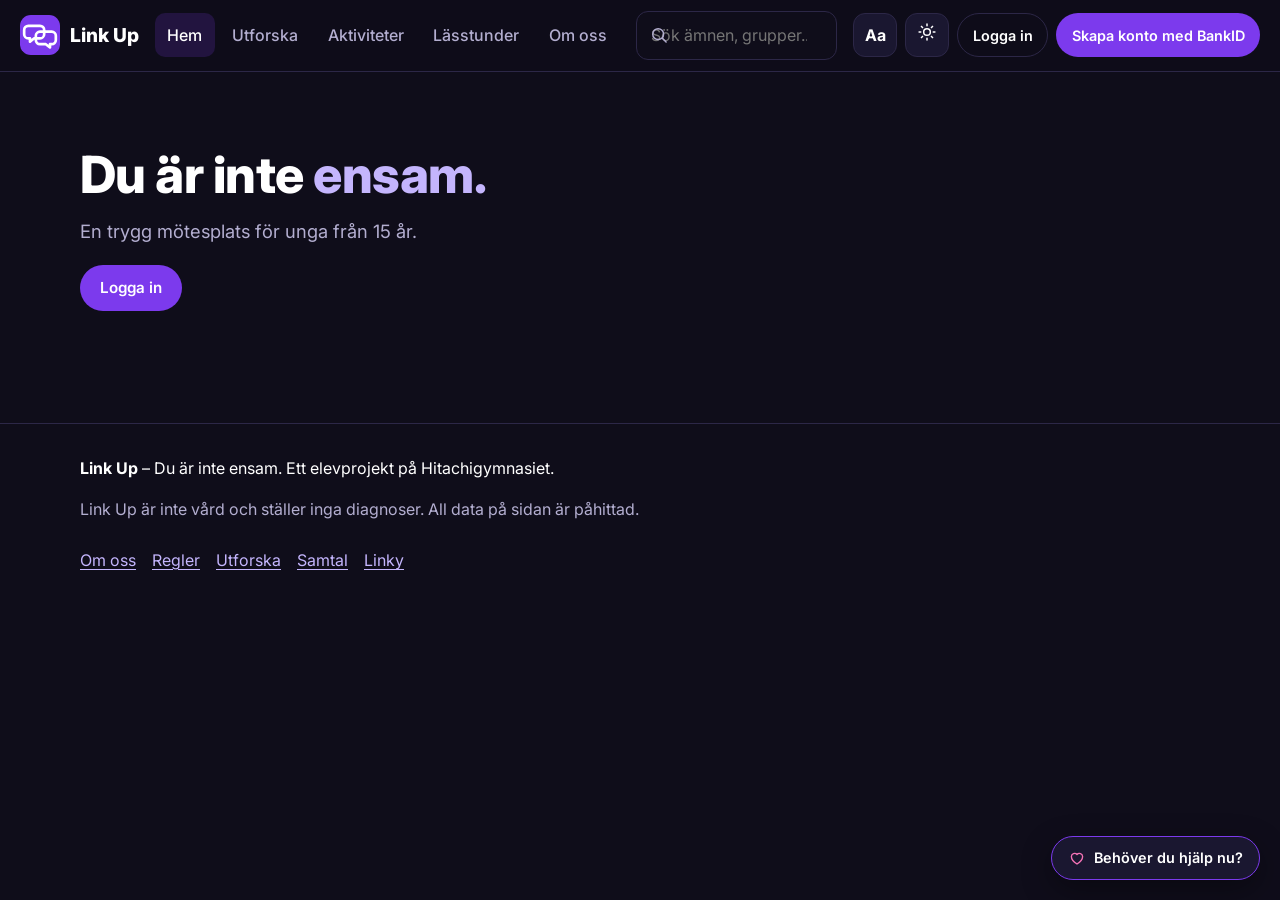
==== index.html @ cff2c2d3 "Grundstruktur, design, databas och fejkad BankID-inloggning Co-Authored-By: Claude Opus 5.5 <noreply" ====
<!DOCTYPE html>
<html lang="sv">
<head>
  <meta charset="UTF-8">
  <meta name="viewport" content="width=device-width, initial-scale=1">
  <title>Link Up – Du är inte ensam</title>
  <link rel="icon" href="img/favicon.svg" type="image/svg+xml">
  <link rel="preconnect" href="https://fonts.googleapis.com">
  <link rel="stylesheet" href="https://fonts.googleapis.com/css2?family=Inter:wght@400;500;600;700;800&display=swap">
  <link rel="stylesheet" href="css/style.css">
  <script src="js/data.js"></script>
  <script src="js/app.js"></script>
</head>
<body data-page="hem">
  <main id="main">
    <section class="hero">
      <div>
        <h1>Du är inte <span>ensam.</span></h1>
        <p class="lead">En trygg mötesplats för unga från 15 år.</p>
        <a class="btn btn-primary" href="logga-in.html">Logga in</a>
      </div>
    </section>
  </main>
</body>
</html>
---- css/style.css ----
/* =========================================================
   Link Up – stilmall
   Mörkt tema som standard, ljust läge via data-theme="light"
   och större text via data-text="large" på <html>.
   ========================================================= */

/* ---------- Färger och mått ---------- */
:root {
  --bg: #0f0d1a;
  --card: #1a1730;
  --card-2: #221e3d;
  --border: #2c2747;
  --text: #ffffff;
  --muted: #b3aed0;
  --accent: #7c3aed;
  --accent-hover: #8b5cf6;
  --accent-soft: rgba(124, 58, 237, 0.18);
  --accent-text: #c4b5fd;
  --success: #34d399;
  --success-soft: rgba(52, 211, 153, 0.15);
  --warn: #fbbf24;
  --warn-soft: rgba(251, 191, 36, 0.14);
  --danger: #f87171;
  --danger-soft: rgba(248, 113, 113, 0.14);
  --focus: #fde047;
  --radius: 18px;
  --radius-sm: 12px;
  --shadow: 0 10px 30px rgba(0, 0, 0, 0.35);
  --max: 1160px;
  color-scheme: dark;
}
:root[data-theme="light"] {
  --bg: #f6f4fb;
  --card: #ffffff;
  --card-2: #f0ecfa;
  --border: #ddd6ee;
  --text: #1a1630;
  --muted: #5b5576;
  --accent: #6d28d9;
  --accent-hover: #5b21b6;
  --accent-soft: rgba(124, 58, 237, 0.12);
  --accent-text: #5b21b6;
  --success: #047857;
  --success-soft: rgba(4, 120, 87, 0.1);
  --warn: #92400e;
  --warn-soft: rgba(217, 119, 6, 0.12);
  --danger: #b91c1c;
  --danger-soft: rgba(220, 38, 38, 0.1);
  --focus: #1d4ed8;
  --shadow: 0 10px 30px rgba(60, 40, 120, 0.1);
  color-scheme: light;
}

/* Större text */
html { font-size: 100%; }
html[data-text="large"] { font-size: 118.75%; }

/* ---------- Grund ---------- */
*, *::before, *::after { box-sizing: border-box; }
body {
  margin: 0;
  font-family: 'Inter', system-ui, -apple-system, 'Segoe UI', Roboto, sans-serif;
  background: var(--bg);
  color: var(--text);
  line-height: 1.6;
  -webkit-font-smoothing: antialiased;
}
h1, h2, h3, h4 { line-height: 1.2; margin: 0 0 .5em; letter-spacing: -0.01em; }
h1 { font-size: clamp(2rem, 5vw, 3.2rem); font-weight: 800; }
h2 { font-size: 1.5rem; font-weight: 700; }
h3 { font-size: 1.15rem; font-weight: 650; }
p { margin: 0 0 1em; }
a { color: var(--accent-text); text-underline-offset: 3px; }
a:hover { color: var(--text); }
img, svg { max-width: 100%; }
ul { padding-left: 1.2rem; }
.muted { color: var(--muted); }
.small { font-size: .875rem; }
.sr-only {
  position: absolute; width: 1px; height: 1px; padding: 0; margin: -1px;
  overflow: hidden; clip: rect(0 0 0 0); white-space: nowrap; border: 0;
}

/* Tydlig fokusmarkering för tangentbord */
:focus { outline: none; }
:focus-visible {
  outline: 3px solid var(--focus);
  outline-offset: 3px;
  border-radius: 8px;
}
.skip-link {
  position: absolute; left: 1rem; top: -100px; z-index: 100;
  background: var(--accent); color: #fff; padding: .75rem 1rem; border-radius: 10px;
}
.skip-link:focus { top: 1rem; }

.icon { width: 1.25em; height: 1.25em; flex: none; }

/* ---------- Layout ---------- */
main { max-width: var(--max); margin: 0 auto; padding: 2rem 1.25rem 4rem; }
.section { margin-top: 3rem; }
.section-head { display: flex; justify-content: space-between; align-items: end; gap: 1rem; flex-wrap: wrap; margin-bottom: 1rem; }
.section-head h2 { margin: 0; }
.page-head { margin-bottom: 2rem; }
.page-head p { color: var(--muted); max-width: 60ch; font-size: 1.05rem; }
.grid { display: grid; gap: 1.25rem; }
.grid-2 { grid-template-columns: repeat(auto-fit, minmax(300px, 1fr)); }
.grid-3 { grid-template-columns: repeat(auto-fit, minmax(260px, 1fr)); }
.grid-4 { grid-template-columns: repeat(auto-fit, minmax(200px, 1fr)); }
.split { display: grid; grid-template-columns: minmax(0, 2fr) minmax(280px, 1fr); gap: 1.5rem; align-items: start; }
.stack > * + * { margin-top: 1rem; }
.row { display: flex; gap: .75rem; align-items: center; flex-wrap: wrap; }
.row-between { justify-content: space-between; }

/* ---------- Sidhuvud ---------- */
.site-header {
  position: sticky; top: 0; z-index: 20;
  background: color-mix(in srgb, var(--bg) 88%, transparent);
  backdrop-filter: blur(10px);
  border-bottom: 1px solid var(--border);
}
.header-inner {
  max-width: 1320px; margin: 0 auto; padding: .7rem 1.25rem;
  display: flex; align-items: center; gap: 1rem;
}
.logo { display: flex; align-items: center; gap: .6rem; text-decoration: none; color: var(--text); font-weight: 800; font-size: 1.2rem; min-height: 44px; }
.logo-mark { width: 40px; height: 40px; }
.main-nav ul { display: flex; gap: .25rem; list-style: none; margin: 0; padding: 0; }
.main-nav a {
  display: flex; align-items: center; min-height: 44px; padding: 0 .8rem; border-radius: 10px;
  color: var(--muted); text-decoration: none; font-weight: 500;
}
.main-nav a:hover { color: var(--text); background: var(--card); }
.main-nav a[aria-current="page"] { color: var(--text); background: var(--accent-soft); }
.search-form { position: relative; flex: 1; max-width: 260px; margin-left: auto; }
.search-form input {
  width: 100%; min-height: 44px; padding: 0 1rem 0 2.5rem;
  background: var(--card); border: 1px solid var(--border); border-radius: 999px; color: var(--text); font: inherit;
}
.search-icon { position: absolute; left: .85rem; top: 50%; transform: translateY(-50%); color: var(--muted); pointer-events: none; }
.header-tools { display: flex; align-items: center; gap: .5rem; }
.account { display: flex; gap: .5rem; align-items: center; }
.aa { font-weight: 700; font-size: 1rem; }

/* ---------- Knappar ---------- */
.btn {
  display: inline-flex; align-items: center; justify-content: center; gap: .5rem;
  min-height: 44px; padding: .6rem 1.2rem; border-radius: 999px;
  border: 1px solid transparent; font: inherit; font-weight: 600; font-size: .95rem;
  text-decoration: none; cursor: pointer; transition: background .15s, border-color .15s, transform .1s;
  white-space: nowrap;
}
.btn:active { transform: translateY(1px); }
.btn-primary { background: var(--accent); color: #fff; }
.btn-primary:hover { background: var(--accent-hover); color: #fff; }
.btn-secondary { background: var(--card-2); color: var(--text); border-color: var(--border); }
.btn-secondary:hover { border-color: var(--accent); color: var(--text); }
.btn-ghost { background: transparent; color: var(--text); border-color: var(--border); }
.btn-ghost:hover { background: var(--card); color: var(--text); }
.btn-danger { background: var(--danger-soft); color: var(--danger); border-color: color-mix(in srgb, var(--danger) 40%, transparent); }
.btn-danger:hover { background: var(--danger); color: #fff; }
.btn-success { background: var(--success-soft); color: var(--success); border-color: color-mix(in srgb, var(--success) 40%, transparent); }
.btn-sm { padding: .45rem .9rem; font-size: .9rem; }
.btn-block { width: 100%; }
.btn[aria-pressed="true"], .btn.is-on { background: var(--accent-soft); border-color: var(--accent); color: var(--accent-text); }
.btn:disabled { opacity: .55; cursor: not-allowed; }
.icon-btn {
  display: inline-flex; align-items: center; justify-content: center;
  min-width: 44px; min-height: 44px; border-radius: 12px;
  background: var(--card); border: 1px solid var(--border); color: var(--text); cursor: pointer; font: inherit;
}
.icon-btn:hover { border-color: var(--accent); }
.icon-btn[aria-pressed="true"] { background: var(--accent-soft); border-color: var(--accent); color: var(--accent-text); }
.link-btn { background: none; border: 0; color: var(--accent-text); font: inherit; cursor: pointer; text-decoration: underline; min-height: 44px; padding: 0 .25rem; }

/* ---------- Kort ---------- */
.card {
  background: var(--card); border: 1px solid var(--border); border-radius: var(--radius);
  padding: 1.5rem;
}
.card-link { text-decoration: none; color: inherit; display: block; transition: border-color .15s, transform .15s; }
.card-link:hover { border-color: var(--accent); color: inherit; transform: translateY(-2px); }
.card h3 { margin-bottom: .35rem; }
.card-soft { background: var(--card-2); }
.card-accent { background: linear-gradient(135deg, color-mix(in srgb, var(--accent) 30%, var(--card)), var(--card)); border-color: color-mix(in srgb, var(--accent) 45%, var(--border)); }

.big-card { padding: 1.75rem; display: flex; flex-direction: column; gap: .5rem; min-height: 200px; }
.big-card .icon-wrap { width: 52px; height: 52px; border-radius: 14px; display: grid; place-items: center; background: var(--accent-soft); color: var(--accent-text); margin-bottom: .5rem; }
.big-card .icon-wrap .icon { width: 26px; height: 26px; }
.big-card .go { margin-top: auto; display: inline-flex; align-items: center; gap: .4rem; color: var(--accent-text); font-weight: 600; }

/* ---------- Märken, chips ---------- */
.badge {
  display: inline-flex; align-items: center; gap: .35rem;
  padding: .2rem .65rem; border-radius: 999px; font-size: .8rem; font-weight: 600;
  background: var(--card-2); color: var(--muted); border: 1px solid var(--border);
}
.badge .icon { width: 1em; height: 1em; }
.badge-safe { background: var(--success-soft); color: var(--success); border-color: transparent; }
.badge-accent { background: var(--accent-soft); color: var(--accent-text); border-color: transparent; }
.badge-warn { background: var(--warn-soft); color: var(--warn); border-color: transparent; }
.badge-danger { background: var(--danger-soft); color: var(--danger); border-color: transparent; }
.chips { display: flex; flex-wrap: wrap; gap: .5rem; list-style: none; padding: 0; margin: 0; }
.chip {
  display: inline-flex; align-items: center; gap: .4rem; min-height: 44px; padding: 0 1rem;
  border-radius: 999px; border: 1px solid var(--border); background: var(--card);
  color: var(--text); font: inherit; font-weight: 500; cursor: pointer; text-decoration: none;
}
.chip:hover { border-color: var(--accent); color: var(--text); }
.chip[aria-pressed="true"], .chip[aria-current="true"] { background: var(--accent); border-color: var(--accent); color: #fff; }
.chip .count { color: var(--muted); font-size: .85em; }
.chip[aria-pressed="true"] .count { color: #ede9fe; }

/* ---------- Formulär ---------- */
label { font-weight: 600; display: block; margin-bottom: .35rem; }
.field { margin-bottom: 1rem; }
.field-hint { color: var(--muted); font-size: .875rem; margin-top: .25rem; }
input[type="text"], input[type="search"], input[type="date"], input[type="time"], input[type="number"], select, textarea {
  width: 100%; min-height: 44px; padding: .65rem .9rem;
  background: var(--bg); color: var(--text); border: 1px solid var(--border); border-radius: var(--radius-sm);
  font: inherit;
}
textarea { min-height: 110px; resize: vertical; }
input:focus-visible, select:focus-visible, textarea:focus-visible { border-color: var(--accent); }
.check { display: flex; gap: .75rem; align-items: flex-start; font-weight: 500; cursor: pointer; min-height: 44px; padding: .5rem 0; }
.check input { width: 22px; height: 22px; margin-top: .1rem; accent-color: var(--accent); flex: none; }
fieldset { border: 0; padding: 0; margin: 0 0 1rem; }
legend { font-weight: 700; margin-bottom: .5rem; padding: 0; }
.form-grid { display: grid; grid-template-columns: repeat(auto-fit, minmax(180px, 1fr)); gap: 0 1rem; }

/* Påminnelser och rutor */
.notice { padding: 1rem 1.15rem; border-radius: var(--radius-sm); background: var(--accent-soft); border: 1px solid color-mix(in srgb, var(--accent) 35%, transparent); margin: 0 0 1rem; }
.notice p:last-child { margin: 0; }
.notice-warm { background: var(--warn-soft); border-color: color-mix(in srgb, var(--warn) 40%, transparent); }
.notice-danger { background: var(--danger-soft); border-color: color-mix(in srgb, var(--danger) 40%, transparent); }
.notice-success { background: var(--success-soft); border-color: color-mix(in srgb, var(--success) 40%, transparent); }

/* ---------- Avatarer ---------- */
.avatar {
  --hue: 260;
  width: 40px; height: 40px; border-radius: 50%; flex: none;
  display: inline-grid; place-items: center; font-weight: 700; font-size: .95rem;
  background: hsl(var(--hue) 55% 42%); color: #fff;
}
.avatar.sm { width: 30px; height: 30px; font-size: .8rem; }
.avatar.lg { width: 64px; height: 64px; font-size: 1.5rem; }
.avatar-stack { display: flex; }
.avatar-stack .avatar { border: 2px solid var(--card); margin-left: -8px; }
.avatar-stack .avatar:first-child { margin-left: 0; }

/* ---------- Startsida ---------- */
.hero { padding: 2.5rem 0 1rem; display: grid; grid-template-columns: minmax(0, 1.4fr) minmax(280px, 1fr); gap: 2rem; align-items: center; }
.hero h1 { margin-bottom: .75rem; }
.hero h1 span { color: var(--accent-text); }
.hero .lead { font-size: 1.15rem; color: var(--muted); max-width: 52ch; }
.mood-card h2 { font-size: 1.25rem; }
.mood-buttons { display: grid; grid-template-columns: repeat(5, 1fr); gap: .5rem; margin: 1rem 0 .5rem; }
.mood-btn {
  display: flex; flex-direction: column; align-items: center; gap: .35rem;
  min-height: 76px; padding: .6rem .25rem; border-radius: 14px;
  border: 1px solid var(--border); background: var(--bg); color: var(--text);
  font: inherit; font-size: .85rem; font-weight: 600; cursor: pointer;
}
.mood-btn:hover { border-color: var(--accent); }
.mood-btn[aria-pressed="true"] { background: var(--accent); border-color: var(--accent); color: #fff; }
.mood-face { width: 30px; height: 30px; }
.mood-result { margin-top: 1rem; }

/* ---------- Listor med inlägg ---------- */
.post { padding: 1.25rem 1.5rem; }
.post-head { display: flex; gap: .75rem; align-items: center; margin-bottom: .75rem; flex-wrap: wrap; }
.post-author { font-weight: 650; }
.post-meta { color: var(--muted); font-size: .85rem; }
.post-body { white-space: pre-wrap; overflow-wrap: anywhere; }
.post-actions { display: flex; gap: .5rem; flex-wrap: wrap; margin-top: 1rem; padding-top: 1rem; border-top: 1px solid var(--border); }
.replies { list-style: none; padding: 0; margin: 1rem 0 0; border-left: 2px solid var(--border); padding-left: 1rem; }
.replies li { margin-bottom: .9rem; }
.reply-form { margin-top: 1rem; }
.reply-form textarea { min-height: 70px; }
.hidden-post { color: var(--muted); font-style: italic; }

/* Ämneslista */
.topic-list { list-style: none; margin: 0; padding: 0; display: flex; flex-direction: column; gap: .35rem; }

/* ---------- Chatt ---------- */
.chat { display: flex; flex-direction: column; height: 460px; padding: 0; overflow: hidden; }
.chat-head { padding: 1rem 1.25rem; border-bottom: 1px solid var(--border); }
.chat-head h3 { margin: 0; }
.messages { list-style: none; margin: 0; padding: 1rem 1.25rem; overflow-y: auto; flex: 1; display: flex; flex-direction: column; gap: .75rem; }
.msg { display: flex; gap: .5rem; align-items: flex-end; max-width: 85%; }
.msg-mine { align-self: flex-end; flex-direction: row-reverse; }
.msg-bubble { background: var(--card-2); border: 1px solid var(--border); padding: .55rem .85rem; border-radius: 16px 16px 16px 4px; }
.msg-mine .msg-bubble { background: var(--accent); border-color: var(--accent); color: #fff; border-radius: 16px 16px 4px 16px; }
.msg-bubble p { margin: 0; overflow-wrap: anywhere; }
.msg-meta { display: block; font-size: .75rem; opacity: .75; margin-bottom: .1rem; }
.msg-mine .msg-meta { color: #ede9fe; }
.chat-form { display: flex; gap: .5rem; padding: .75rem; border-top: 1px solid var(--border); }
.chat-form input { flex: 1; }
.chat .notice { margin: 0 .75rem .75rem; }
.empty { text-align: center; padding: 1.5rem; }

/* ---------- Aktiviteter ---------- */
.activity { display: flex; flex-direction: column; gap: .75rem; }
.activity-date { display: flex; gap: 1rem; align-items: center; }
.date-box { width: 58px; flex: none; border-radius: 14px; background: var(--accent-soft); color: var(--accent-text); text-align: center; padding: .4rem 0; line-height: 1.1; }
.date-box .day { display: block; font-size: 1.5rem; font-weight: 800; }
.date-box .mon { font-size: .8rem; text-transform: uppercase; font-weight: 600; }
.meta-list { list-style: none; padding: 0; margin: 0; display: flex; flex-direction: column; gap: .3rem; color: var(--muted); font-size: .92rem; }
.meta-list li { display: flex; gap: .5rem; align-items: center; }
.activity .btn { margin-top: auto; }
.progress { height: 8px; background: var(--card-2); border-radius: 999px; overflow: hidden; }
.progress span { display: block; height: 100%; background: var(--accent); border-radius: inherit; transition: width .3s; }

/* ---------- Grupper ---------- */
.my-group { display: grid; grid-template-columns: minmax(0, 1fr) minmax(280px, 380px); gap: 1.5rem; }
.member-list { list-style: none; padding: 0; margin: 0; display: grid; grid-template-columns: repeat(auto-fill, minmax(140px, 1fr)); gap: .5rem; }
.member-list li { display: flex; gap: .6rem; align-items: center; padding: .5rem; border-radius: 12px; background: var(--card-2); }
.meeting { display: flex; gap: 1rem; align-items: center; flex-wrap: wrap; padding: 1rem; border-radius: 14px; background: var(--accent-soft); margin: 1rem 0; }

/* ---------- Flikar ---------- */
.tabs { display: flex; gap: .5rem; border-bottom: 1px solid var(--border); margin-bottom: 1.5rem; flex-wrap: wrap; }
.tab {
  min-height: 48px; padding: 0 1.1rem; background: none; border: 0; border-bottom: 3px solid transparent;
  color: var(--muted); font: inherit; font-weight: 600; cursor: pointer;
}
.tab[aria-selected="true"] { color: var(--text); border-color: var(--accent); }
.tab:hover { color: var(--text); }

/* Samtal */
.conv-layout { display: grid; grid-template-columns: 280px minmax(0, 1fr); gap: 1.25rem; }
.conv-list { list-style: none; margin: 0; padding: 0; display: flex; flex-direction: column; gap: .4rem; }
.conv-btn {
  width: 100%; display: flex; gap: .75rem; align-items: center; text-align: left;
  min-height: 56px; padding: .6rem .8rem; border-radius: 14px;
  background: var(--card); border: 1px solid var(--border); color: var(--text); font: inherit; cursor: pointer;
}
.conv-btn[aria-current="true"] { border-color: var(--accent); background: var(--accent-soft); }
.conv-btn .unread { margin-left: auto; width: 10px; height: 10px; border-radius: 50%; background: var(--accent); }
.status { display: inline-flex; align-items: center; gap: .4rem; font-size: .88rem; font-weight: 600; }
.status::before { content: ''; width: 10px; height: 10px; border-radius: 50%; background: var(--muted); }
.status-free { color: var(--success); }
.status-free::before { background: var(--success); }
.status-later { color: var(--warn); }
.status-later::before { background: var(--warn); }

/* ---------- Lässtund ---------- */
.player { display: flex; gap: 1rem; align-items: center; margin: 1rem 0; flex-wrap: wrap; }
.play-btn { width: 64px; height: 64px; border-radius: 50%; background: var(--accent); color: #fff; border: 0; cursor: pointer; display: grid; place-items: center; }
.play-btn:hover { background: var(--accent-hover); }
.play-btn .icon { width: 28px; height: 28px; }
.player .progress { flex: 1; min-width: 160px; }
.book-cover {
  width: 120px; aspect-ratio: 2 / 3; border-radius: 10px; flex: none;
  background: linear-gradient(160deg, #4c1d95, #7c3aed 55%, #f59e0b);
  display: flex; align-items: flex-end; padding: .6rem; color: #fff; font-weight: 800; font-size: .9rem; line-height: 1.2;
  box-shadow: var(--shadow);
}
.reading-text { font-size: 1.1rem; line-height: 1.8; }
.reading-text p { padding: .25rem .5rem; border-radius: 8px; transition: background .3s, color .3s; color: var(--muted); }
.reading-text p.current { background: var(--accent-soft); color: var(--text); }

/* ---------- Linky ---------- */
.ai-banner { display: flex; gap: 1rem; align-items: flex-start; }
.ai-banner .icon { width: 28px; height: 28px; color: var(--accent-text); }
.linky-chat { height: 520px; }
.suggestions { display: flex; flex-wrap: wrap; gap: .5rem; padding: 0 .75rem .75rem; }
.msg-bubble a { color: inherit; font-weight: 600; }

/* ---------- Min sida ---------- */
.mood-chart { width: 100%; height: auto; }
.mood-chart .axis { stroke: var(--border); }
.mood-chart .line { stroke: var(--accent); fill: none; stroke-width: 3; }
.mood-chart .area { fill: var(--accent-soft); }
.mood-chart .dot { fill: var(--accent); stroke: var(--card); stroke-width: 3; }
.mood-chart text { fill: var(--muted); font-size: 12px; font-family: inherit; }
.simple-list { list-style: none; padding: 0; margin: 0; }
.simple-list li { display: flex; justify-content: space-between; align-items: center; gap: .75rem; padding: .6rem 0; border-bottom: 1px solid var(--border); flex-wrap: wrap; }
.simple-list li:last-child { border-bottom: 0; }
.switch-row { display: flex; justify-content: space-between; align-items: center; gap: 1rem; min-height: 56px; border-bottom: 1px solid var(--border); }
.switch-row:last-child { border: 0; }
.switch { position: relative; width: 54px; height: 32px; flex: none; }
.switch input { position: absolute; inset: 0; opacity: 0; width: 100%; height: 100%; margin: 0; cursor: pointer; z-index: 1; }
.switch span { position: absolute; inset: 0; border-radius: 999px; background: var(--card-2); border: 1px solid var(--border); transition: background .2s; }
.switch span::after { content: ''; position: absolute; top: 3px; left: 3px; width: 24px; height: 24px; border-radius: 50%; background: var(--muted); transition: transform .2s, background .2s; }
.switch input:checked + span { background: var(--accent); border-color: var(--accent); }
.switch input:checked + span::after { transform: translateX(22px); background: #fff; }
.switch input:focus-visible + span { outline: 3px solid var(--focus); outline-offset: 3px; }

/* ---------- Moderator ---------- */
.mod-item { border-left: 4px solid var(--border); }
.mod-item.concern { border-left-color: var(--danger); }
.mod-item.hidden-flag { border-left-color: var(--warn); }

/* ---------- Inloggning ---------- */
.auth-wrap { max-width: 520px; margin: 0 auto; }
.bankid-box { text-align: center; padding: 2.5rem 1.5rem; }
.bankid-logo { width: 72px; height: 72px; margin: 0 auto 1rem; border-radius: 18px; background: #183e4f; color: #fff; display: grid; place-items: center; font-weight: 800; font-size: 1rem; letter-spacing: .02em; }
.spinner { width: 44px; height: 44px; border-radius: 50%; border: 4px solid var(--border); border-top-color: var(--accent); margin: 1rem auto; animation: spin .9s linear infinite; }
@keyframes spin { to { transform: rotate(360deg); } }
.test-users { display: grid; gap: .5rem; }
.test-user { display: flex; justify-content: space-between; align-items: center; gap: 1rem; text-align: left; width: 100%; min-height: 60px; padding: .75rem 1rem; border-radius: 14px; border: 1px solid var(--border); background: var(--bg); color: var(--text); font: inherit; cursor: pointer; }
.test-user:hover { border-color: var(--accent); }
.test-user small { color: var(--muted); display: block; font-weight: 400; }

/* Steg i första besöket */
.steps { display: flex; gap: .5rem; list-style: none; padding: 0; margin: 0 0 1.5rem; }
.steps li { flex: 1; height: 6px; border-radius: 999px; background: var(--border); }
.steps li.done { background: var(--accent); }

/* ---------- Hjälpknapp och dialog ---------- */
.help-fab {
  position: fixed; right: 1.25rem; bottom: 1.25rem; z-index: 30;
  display: inline-flex; align-items: center; gap: .5rem;
  min-height: 44px; padding: .55rem 1rem; border-radius: 999px;
  background: var(--card); color: var(--text); border: 1px solid var(--accent);
  font: inherit; font-weight: 600; font-size: .9rem; cursor: pointer; box-shadow: var(--shadow);
}
.help-fab .icon { color: #f472b6; }
.help-fab:hover { background: var(--accent); color: #fff; }
.dialog {
  width: min(480px, calc(100% - 2rem)); padding: 1.5rem; border-radius: var(--radius);
  background: var(--card); color: var(--text); border: 1px solid var(--border); box-shadow: var(--shadow);
}
.dialog::backdrop { background: rgba(8, 6, 18, .65); }
.dialog-head { display: flex; justify-content: space-between; align-items: center; gap: 1rem; margin-bottom: .5rem; }
.dialog-head h2 { margin: 0; font-size: 1.3rem; }
.dialog-actions { display: flex; gap: .5rem; justify-content: flex-end; flex-wrap: wrap; margin-top: 1rem; }
.help-list { list-style: none; padding: 0; margin: 0 0 1rem; display: flex; flex-direction: column; gap: .5rem; }
.help-line {
  display: flex; gap: .85rem; align-items: center; min-height: 56px; padding: .6rem 1rem; border-radius: 14px;
  background: var(--bg); border: 1px solid var(--border); color: var(--text); text-decoration: none;
}
.help-line:hover { border-color: var(--accent); color: var(--text); }
.help-line strong { font-size: 1.15rem; margin-right: .4rem; }
.help-line .icon { color: var(--accent-text); }

/* Toast */
.toast {
  position: fixed; left: 50%; bottom: 5.5rem; transform: translate(-50%, 20px); z-index: 50;
  background: var(--text); color: var(--bg); padding: .8rem 1.2rem; border-radius: 12px; font-weight: 600;
  opacity: 0; pointer-events: none; transition: opacity .2s, transform .2s; max-width: calc(100% - 2rem);
}
.toast.show { opacity: 1; transform: translate(-50%, 0); }

/* ---------- Sidfot ---------- */
.site-footer { border-top: 1px solid var(--border); margin-top: 2rem; }
.footer-inner { max-width: var(--max); margin: 0 auto; padding: 2rem 1.25rem 6rem; }
.footer-links { list-style: none; padding: 0; margin: 0; display: flex; flex-wrap: wrap; gap: .25rem 1rem; }
.footer-links a { display: inline-flex; align-items: center; min-height: 44px; }

/* Bottenmeny (bara mobil) */
.bottom-nav { display: none; }

/* ---------- Responsivt ---------- */
@media (max-width: 1100px) {
  .search-form { display: none; }
  .account .btn span:not(.avatar) { display: none; }
  .account .btn-primary { display: none; }
}
@media (max-width: 900px) {
  .main-nav { display: none; }
  .header-tools { margin-left: auto; }
  .hero, .split, .my-group, .conv-layout { grid-template-columns: 1fr; }
}
@media (max-width: 760px) {
  main { padding: 1.25rem 1rem 6rem; }
  .bottom-nav {
    display: block; position: fixed; left: 0; right: 0; bottom: 0; z-index: 25;
    background: var(--card); border-top: 1px solid var(--border);
    padding-bottom: env(safe-area-inset-bottom);
  }
  .bottom-nav ul { display: grid; grid-template-columns: repeat(5, 1fr); list-style: none; margin: 0; padding: 0; }
  .bottom-nav a {
    display: flex; flex-direction: column; align-items: center; justify-content: center; gap: .15rem;
    min-height: 60px; color: var(--muted); text-decoration: none; font-size: .72rem; font-weight: 600;
  }
  .bottom-nav a .icon { width: 24px; height: 24px; }
  .bottom-nav a[aria-current="page"] { color: var(--accent-text); }
  .help-fab { bottom: calc(72px + env(safe-area-inset-bottom)); right: .75rem; font-size: .82rem; }
  .account .btn-ghost:not(#logout-btn):not([href="min-sida.html"]) { display: none; }
  .account a[href="min-sida.html"], .account a[href="moderator.html"] { display: none; }
  .account a[href="logga-in.html"] { display: inline-flex; }
  .mood-buttons { gap: .3rem; }
  .mood-btn { font-size: .72rem; min-height: 70px; }
  .chat { height: 420px; }
  .footer-inner { padding-bottom: 9rem; }
  .card { padding: 1.15rem; }
}
@media (prefers-reduced-motion: reduce) {
  *, *::before, *::after { animation: none !important; transition: none !important; }
}
.h3 { font-size: 1.15rem; }
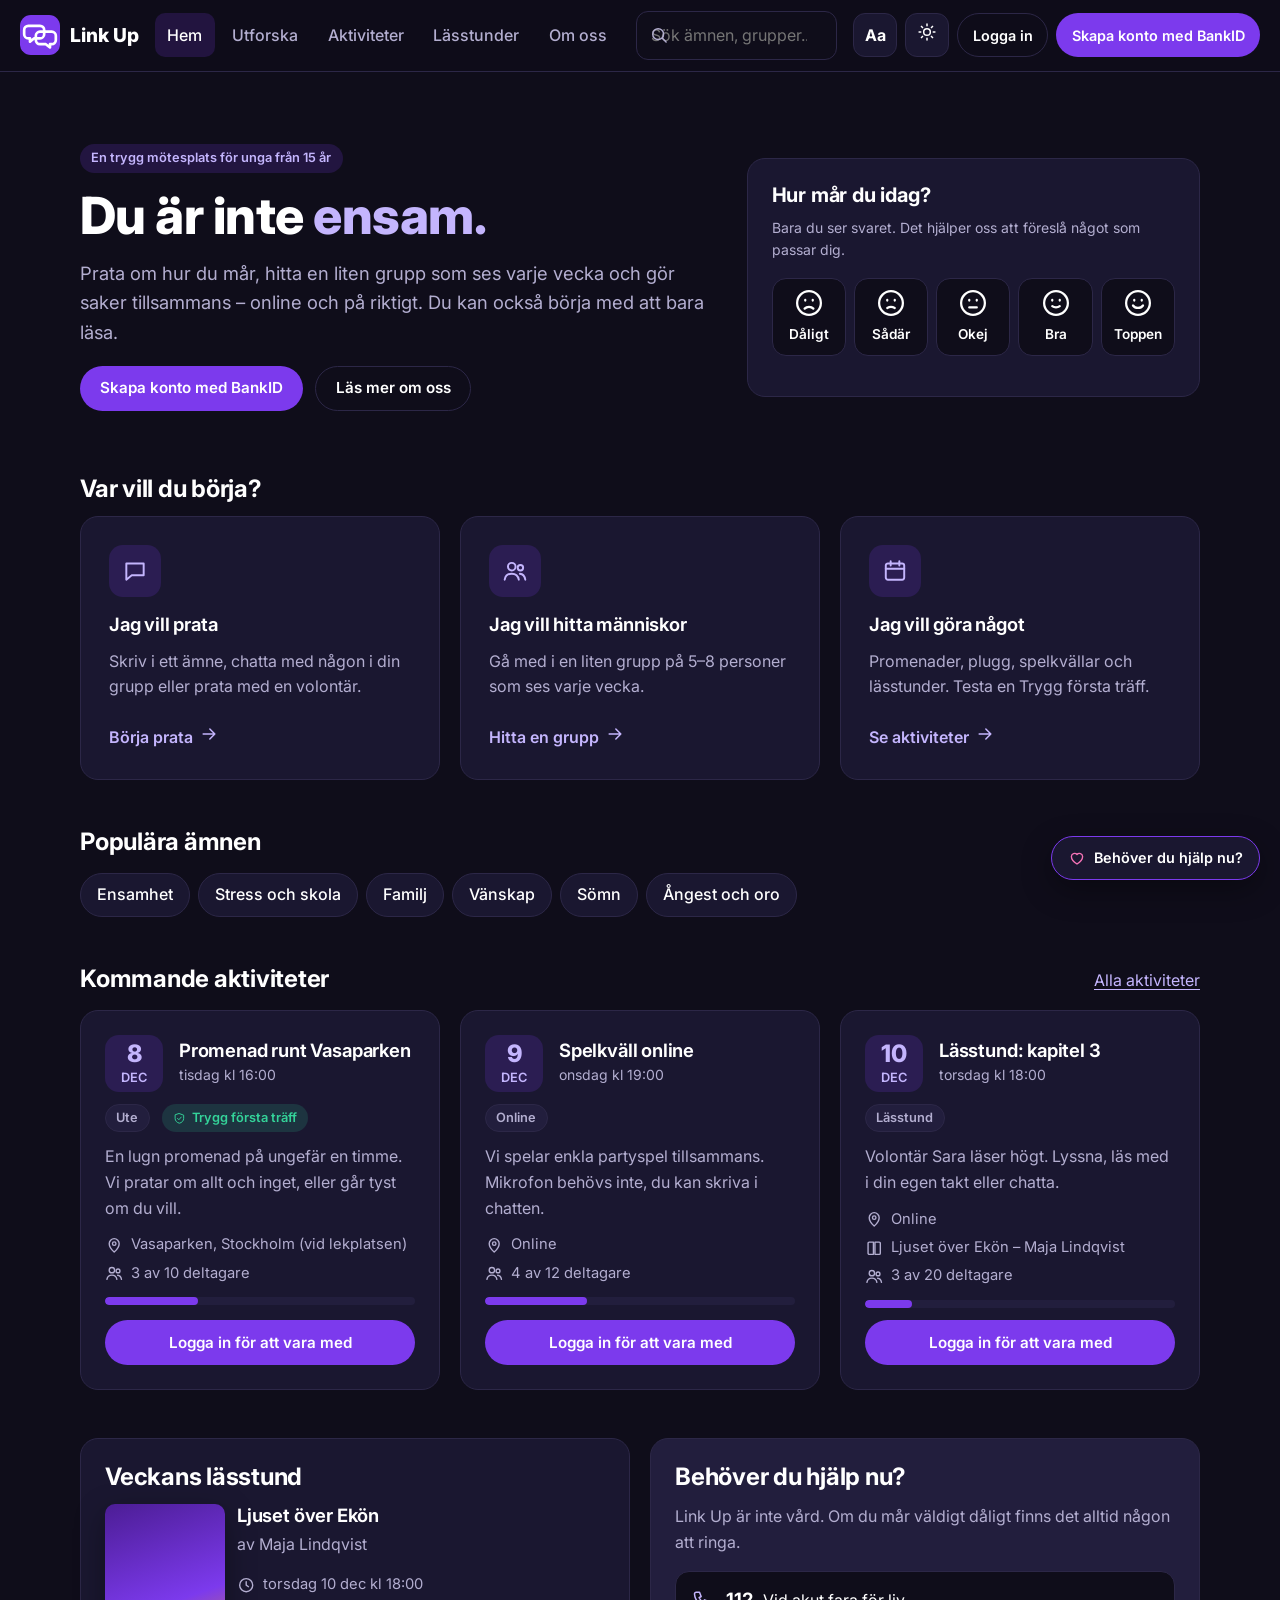
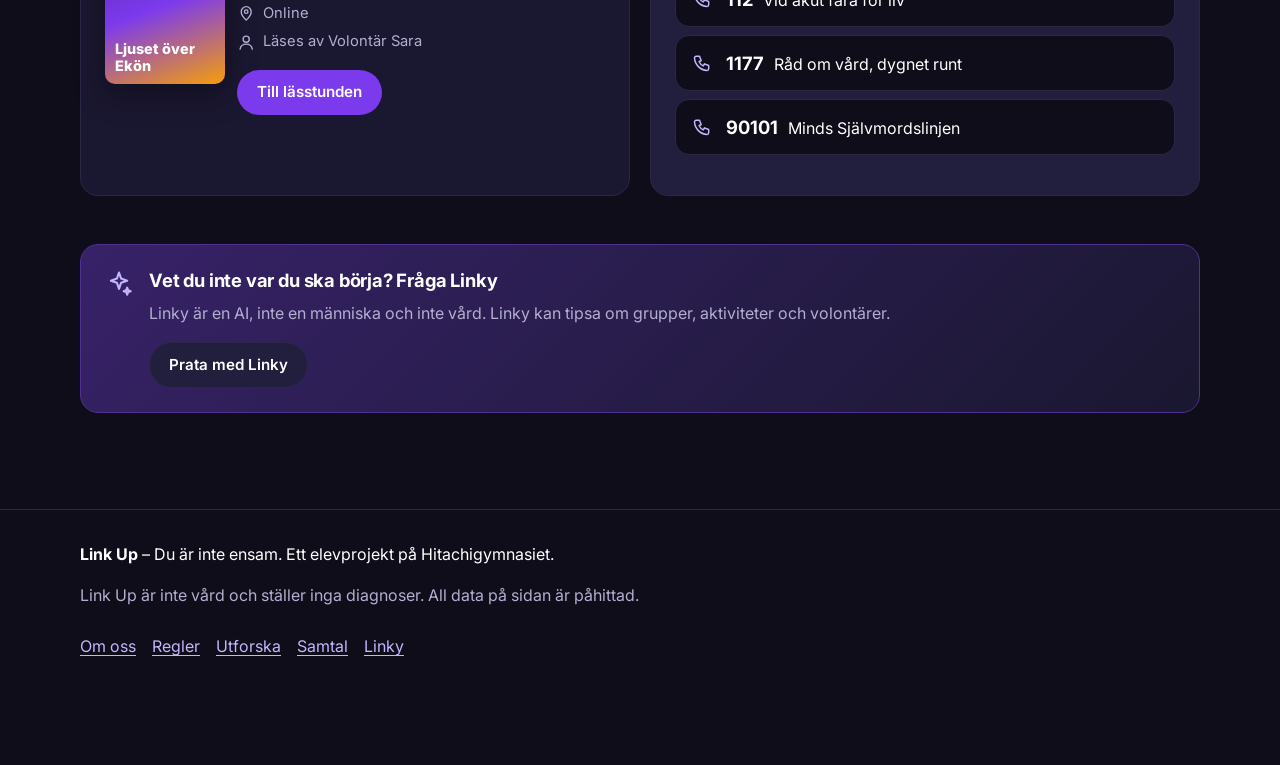
==== commit 1b323eb1: "Startsida med mående-check, tre startkort, populära ämnen och veckans lässtund Co-Authored-By: Claud" ====
--- a/index.html
+++ b/index.html
@@ -4,20 +4,96 @@
   <meta charset="UTF-8">
   <meta name="viewport" content="width=device-width, initial-scale=1">
   <title>Link Up – Du är inte ensam</title>
+  <meta name="description" content="Link Up är en trygg digital mötesplats för unga från 15 år. Du är inte ensam.">
   <link rel="icon" href="img/favicon.svg" type="image/svg+xml">
   <link rel="preconnect" href="https://fonts.googleapis.com">
   <link rel="stylesheet" href="https://fonts.googleapis.com/css2?family=Inter:wght@400;500;600;700;800&display=swap">
   <link rel="stylesheet" href="css/style.css">
   <script src="js/data.js"></script>
   <script src="js/app.js"></script>
+  <script src="js/index.js" defer></script>
 </head>
 <body data-page="hem">
   <main id="main">
-    <section class="hero">
+    <section class="hero" aria-labelledby="hero-title">
       <div>
-        <h1>Du är inte <span>ensam.</span></h1>
-        <p class="lead">En trygg mötesplats för unga från 15 år.</p>
-        <a class="btn btn-primary" href="logga-in.html">Logga in</a>
+        <p class="badge badge-accent" id="hello">En trygg mötesplats för unga från 15 år</p>
+        <h1 id="hero-title">Du är inte <span>ensam.</span></h1>
+        <p class="lead">Prata om hur du mår, hitta en liten grupp som ses varje vecka och gör saker tillsammans – online och på riktigt. Du kan också börja med att bara läsa.</p>
+        <div class="row" id="hero-actions"></div>
+      </div>
+
+      <!-- Mående-check -->
+      <section class="card mood-card" aria-labelledby="mood-title">
+        <h2 id="mood-title">Hur mår du idag?</h2>
+        <p class="muted small">Bara du ser svaret. Det hjälper oss att föreslå något som passar dig.</p>
+        <div class="mood-buttons" role="group" aria-labelledby="mood-title" id="mood-buttons"></div>
+        <div class="mood-result" id="mood-result" aria-live="polite"></div>
+      </section>
+    </section>
+
+    <!-- Tre stora kort -->
+    <section class="section" aria-labelledby="start-title">
+      <h2 id="start-title">Var vill du börja?</h2>
+      <div class="grid grid-3">
+        <a class="card card-link big-card" href="samtal.html">
+          <span class="icon-wrap" data-icon="chat"></span>
+          <h3>Jag vill prata</h3>
+          <p class="muted">Skriv i ett ämne, chatta med någon i din grupp eller prata med en volontär.</p>
+          <span class="go">Börja prata <span data-icon="arrow"></span></span>
+        </a>
+        <a class="card card-link big-card" href="grupper.html">
+          <span class="icon-wrap" data-icon="users"></span>
+          <h3>Jag vill hitta människor</h3>
+          <p class="muted">Gå med i en liten grupp på 5–8 personer som ses varje vecka.</p>
+          <span class="go">Hitta en grupp <span data-icon="arrow"></span></span>
+        </a>
+        <a class="card card-link big-card" href="aktiviteter.html">
+          <span class="icon-wrap" data-icon="calendar"></span>
+          <h3>Jag vill göra något</h3>
+          <p class="muted">Promenader, plugg, spelkvällar och lässtunder. Testa en Trygg första träff.</p>
+          <span class="go">Se aktiviteter <span data-icon="arrow"></span></span>
+        </a>
+      </div>
+    </section>
+
+    <!-- Populära ämnen -->
+    <section class="section" aria-labelledby="topics-title">
+      <div class="section-head">
+        <h2 id="topics-title">Populära ämnen</h2>
+        <a href="amnen.html">Alla ämnen</a>
+      </div>
+      <ul class="chips" id="popular-topics"></ul>
+    </section>
+
+    <!-- Kommande aktiviteter -->
+    <section class="section" aria-labelledby="activities-title">
+      <div class="section-head">
+        <h2 id="activities-title">Kommande aktiviteter</h2>
+        <a href="aktiviteter.html">Alla aktiviteter</a>
+      </div>
+      <div class="grid grid-3" id="upcoming"></div>
+    </section>
+
+    <div class="grid grid-2 section">
+      <!-- Veckans lässtund -->
+      <section class="card" aria-labelledby="reading-title" id="weekly-reading"></section>
+
+      <!-- Hjälprutan -->
+      <section class="card card-soft" aria-labelledby="help-box-title">
+        <h2 id="help-box-title">Behöver du hjälp nu?</h2>
+        <p class="muted">Link Up är inte vård. Om du mår väldigt dåligt finns det alltid någon att ringa.</p>
+        <div id="help-box"></div>
+      </section>
+    </div>
+
+    <!-- Linky -->
+    <section class="section card card-accent ai-banner" aria-labelledby="linky-title">
+      <span data-icon="sparkle"></span>
+      <div>
+        <h2 id="linky-title" class="h3">Vet du inte var du ska börja? Fråga Linky</h2>
+        <p class="muted">Linky är en AI, inte en människa och inte vård. Linky kan tipsa om grupper, aktiviteter och volontärer.</p>
+        <a class="btn btn-secondary" href="linky.html">Prata med Linky</a>
       </div>
     </section>
   </main>
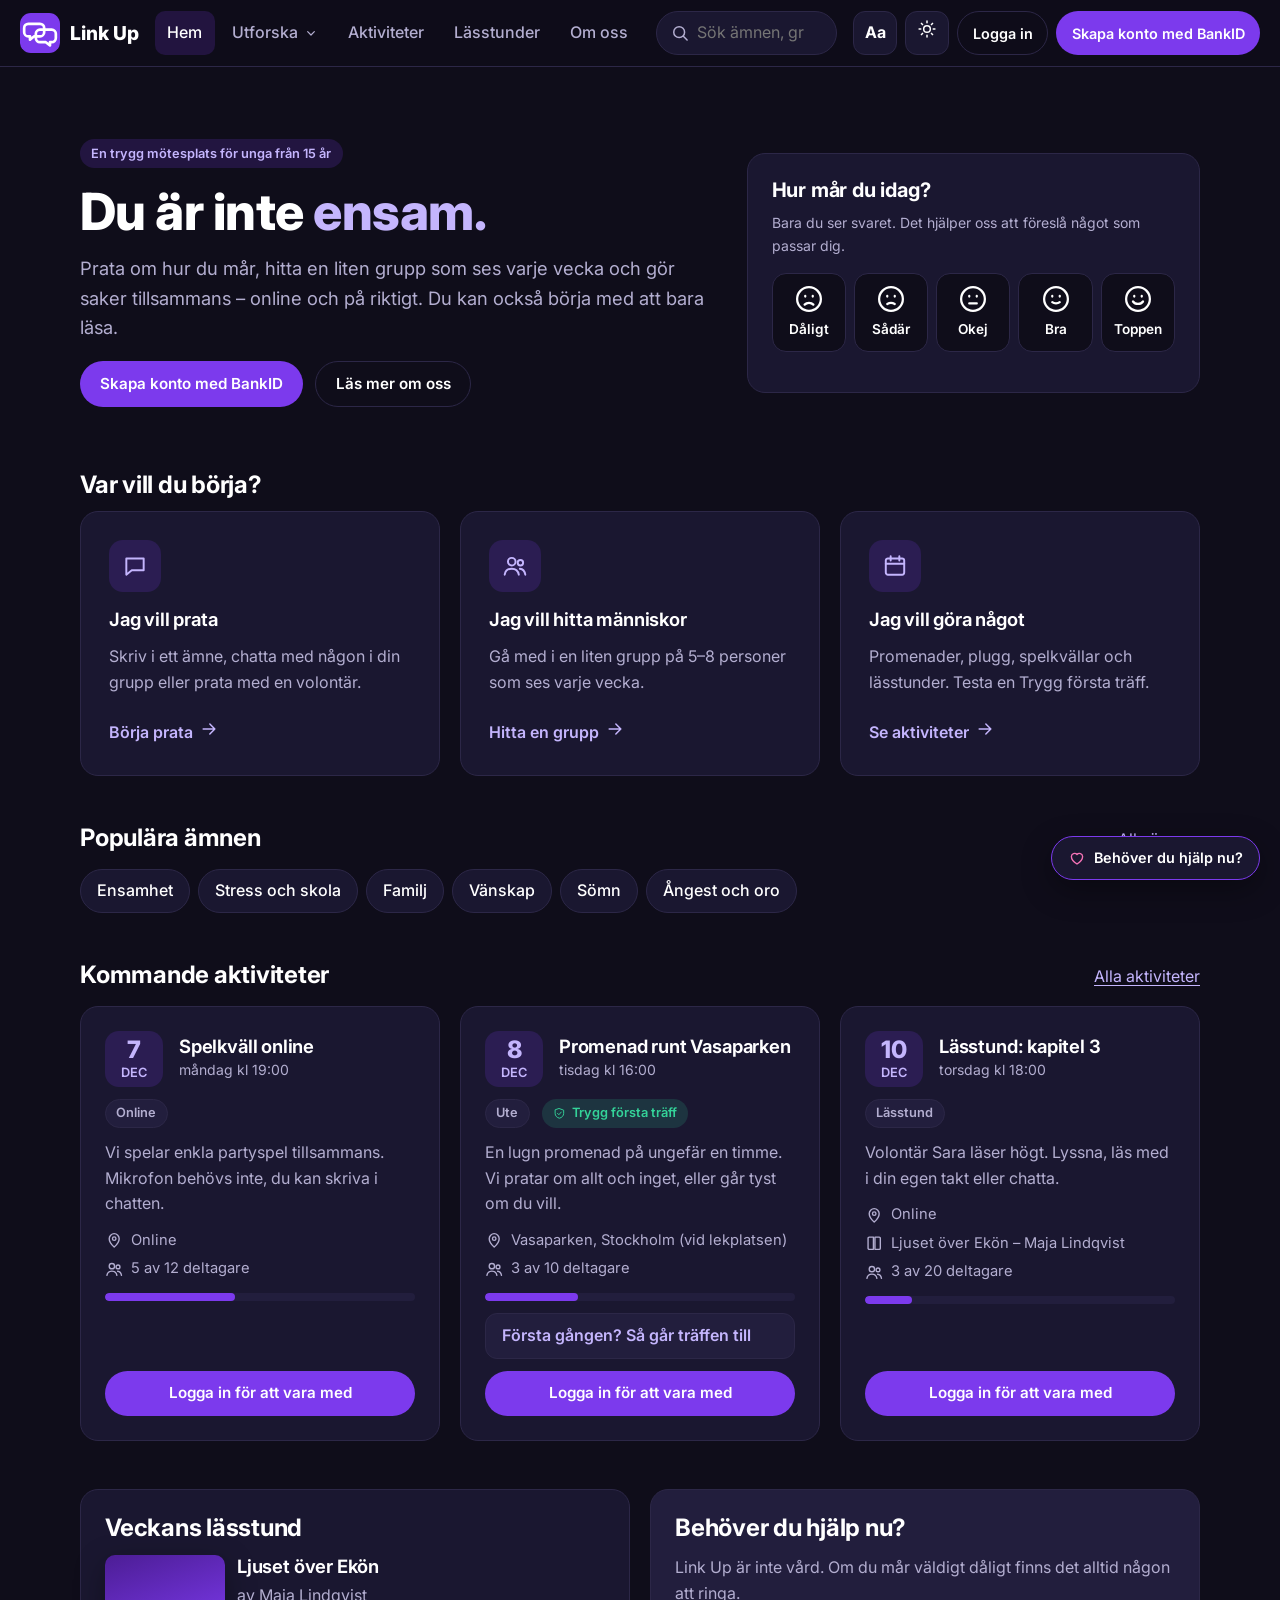
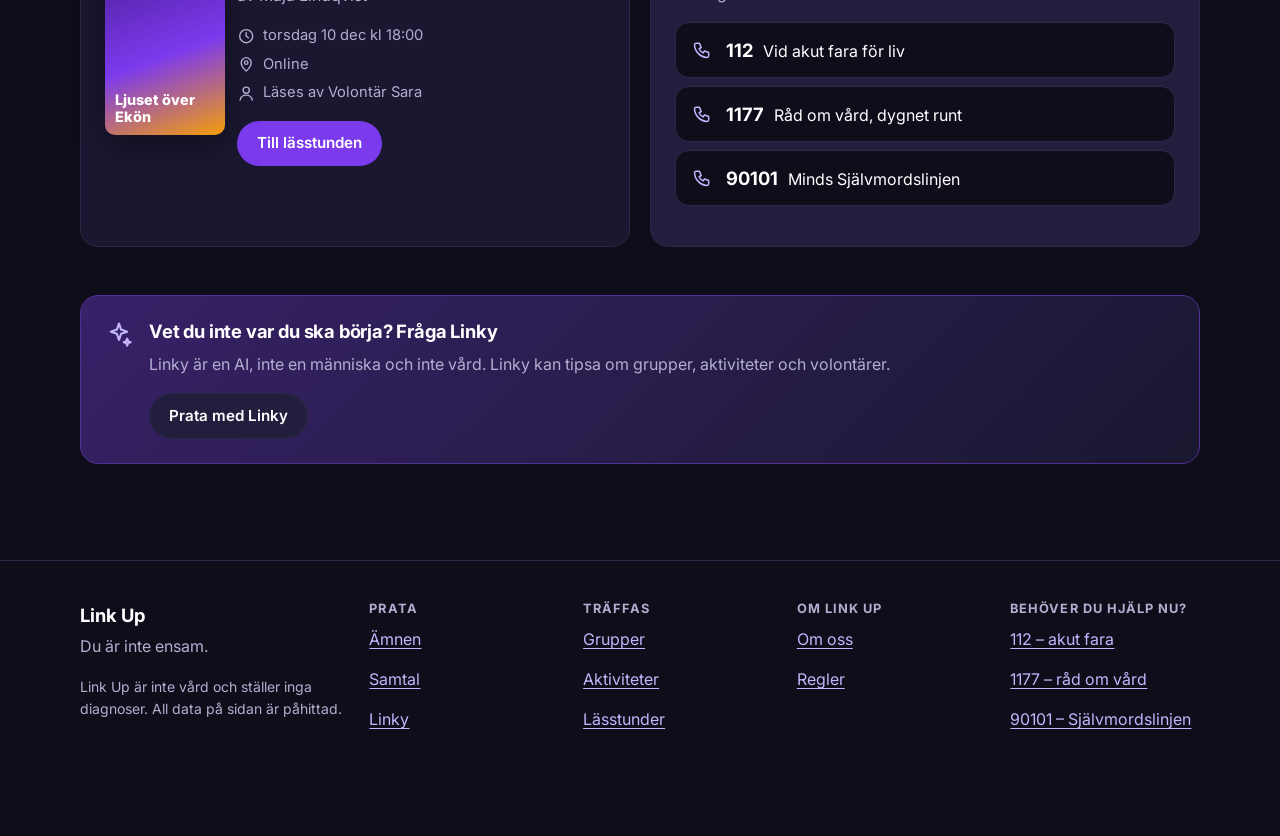
==== commit 4e7062d0: "Tydligare struktur, säkrare chattar och smartare Linky - Meny med Prata, Träffas och Om Link Up, mob" ====
--- a/index.html
+++ b/index.html
@@ -31,6 +31,9 @@
         <div class="mood-result" id="mood-result" aria-live="polite"></div>
       </section>
     </section>
+
+    <!-- Din vecka (bara när man är inloggad) -->
+    <section class="section card" id="my-week" hidden aria-labelledby="week-title"></section>
 
     <!-- Tre stora kort -->
     <section class="section" aria-labelledby="start-title">
--- a/css/style.css
+++ b/css/style.css
@@ -124,16 +124,16 @@
   display: flex; align-items: center; gap: 1rem;
 }
 .logo { display: flex; align-items: center; gap: .6rem; text-decoration: none; color: var(--text); font-weight: 800; font-size: 1.2rem; min-height: 44px; }
-.logo-mark { width: 40px; height: 40px; }
-.main-nav ul { display: flex; gap: .25rem; list-style: none; margin: 0; padding: 0; }
-.main-nav a {
+.logo-mark { width: 40px; height: 40px; flex: none; }
+.main-nav > ul { display: flex; gap: .25rem; list-style: none; margin: 0; padding: 0; }
+.main-nav > ul > li > a {
   display: flex; align-items: center; min-height: 44px; padding: 0 .8rem; border-radius: 10px;
   color: var(--muted); text-decoration: none; font-weight: 500;
 }
-.main-nav a:hover { color: var(--text); background: var(--card); }
-.main-nav a[aria-current="page"] { color: var(--text); background: var(--accent-soft); }
+.main-nav > ul > li > a:hover { color: var(--text); background: var(--card); }
+.main-nav > ul > li > a[aria-current="page"] { color: var(--text); background: var(--accent-soft); }
 .search-form { position: relative; flex: 1; max-width: 260px; margin-left: auto; }
-.search-form input {
+.search-form input[type="search"] {
   width: 100%; min-height: 44px; padding: 0 1rem 0 2.5rem;
   background: var(--card); border: 1px solid var(--border); border-radius: 999px; color: var(--text); font: inherit;
 }
@@ -442,24 +442,101 @@
 }
 .toast.show { opacity: 1; transform: translate(-50%, 0); }
 
+/* ---------- Menyer ---------- */
+.nav-btn {
+  display: flex; align-items: center; gap: .3rem; min-height: 44px; padding: 0 .8rem; border-radius: 10px;
+  background: none; border: 0; color: var(--muted); font: inherit; font-weight: 500; cursor: pointer; white-space: nowrap;
+}
+.nav-btn:hover, .nav-btn[aria-expanded="true"] { color: var(--text); background: var(--card); }
+.nav-btn[data-active="true"] { color: var(--text); background: var(--accent-soft); }
+.nav-btn .icon { width: 1em; height: 1em; transition: transform .15s; }
+.nav-btn[aria-expanded="true"] .icon { transform: rotate(180deg); }
+.has-menu { position: relative; }
+.menu-panel {
+  position: absolute; top: calc(100% + 10px); left: 0; z-index: 40; width: 580px;
+  display: grid; grid-template-columns: 1fr 1fr; gap: .5rem 1rem; padding: 1rem;
+  background: var(--card); border: 1px solid var(--border); border-radius: var(--radius); box-shadow: var(--shadow);
+}
+.menu-panel[hidden], .mobile-menu[hidden] { display: none; }
+.menu-group ul { list-style: none; margin: 0; padding: 0; }
+.menu-title { font-size: .75rem; text-transform: uppercase; letter-spacing: .08em; color: var(--muted); margin: .25rem .5rem .4rem; }
+.menu-link {
+  display: flex; gap: .75rem; align-items: center; width: 100%; min-height: 56px; padding: .5rem; border-radius: 12px;
+  color: var(--text); text-decoration: none; background: none; border: 0; font: inherit; text-align: left; cursor: pointer;
+}
+.menu-link:hover { background: var(--card-2); color: var(--text); }
+.menu-link[aria-current="page"] { background: var(--accent-soft); }
+.menu-link small { display: block; color: var(--muted); font-size: .82rem; font-weight: 400; }
+.menu-icon { width: 40px; height: 40px; flex: none; border-radius: 12px; display: grid; place-items: center; background: var(--accent-soft); color: var(--accent-text); }
+.menu-all { grid-column: 1 / -1; display: flex; align-items: center; justify-content: center; gap: .4rem; min-height: 44px; border-top: 1px solid var(--border); padding-top: .5rem; font-weight: 600; text-decoration: none; }
+.menu-btn { display: none; position: relative; }
+.dot { width: 8px; height: 8px; border-radius: 50%; background: #f472b6; display: inline-block; margin-left: .2rem; }
+.mobile-menu {
+  border-top: 1px solid var(--border); padding: 1rem 1.25rem 1.5rem; max-height: calc(100vh - 70px); overflow-y: auto;
+  display: grid; gap: .75rem;
+}
+.mobile-menu .search-form { display: block; max-width: none; margin-left: 0; }
+.menu-settings { display: flex; gap: .5rem; flex-wrap: wrap; }
+.menu-settings .btn { flex: 1; }
+
+/* "Du är här" */
+.crumbs { display: flex; flex-wrap: wrap; align-items: center; gap: .4rem; margin-bottom: 1rem; font-size: .9rem; color: var(--muted); }
+.crumbs a { color: var(--muted); display: inline-flex; align-items: center; min-height: 44px; }
+.crumbs a:hover { color: var(--text); }
+.crumbs [aria-current] { color: var(--text); font-weight: 600; }
+
 /* ---------- Sidfot ---------- */
 .site-footer { border-top: 1px solid var(--border); margin-top: 2rem; }
-.footer-inner { max-width: var(--max); margin: 0 auto; padding: 2rem 1.25rem 6rem; }
-.footer-links { list-style: none; padding: 0; margin: 0; display: flex; flex-wrap: wrap; gap: .25rem 1rem; }
-.footer-links a { display: inline-flex; align-items: center; min-height: 44px; }
+.footer-inner { max-width: var(--max); margin: 0 auto; padding: 2.5rem 1.25rem 6rem; }
+.footer-grid { display: grid; grid-template-columns: 1.4fr repeat(4, 1fr); gap: 1.5rem; }
+.footer-brand { font-size: 1.15rem; margin-bottom: .25rem; }
+.footer-title { font-size: .8rem; text-transform: uppercase; letter-spacing: .08em; color: var(--muted); margin: 0 0 .25rem; }
+.footer-links { list-style: none; padding: 0; margin: 0; }
+.footer-links a { display: inline-flex; align-items: center; min-height: 40px; }
 
 /* Bottenmeny (bara mobil) */
 .bottom-nav { display: none; }
 
+/* ---------- Chatt: rapportera och anteckningar ---------- */
+.msg-report {
+  align-self: center; flex: none; width: 44px; height: 44px; display: grid; place-items: center;
+  background: none; border: 0; border-radius: 10px; color: var(--muted); opacity: .5; cursor: pointer;
+}
+.msg-report:hover, .msg-report:focus-visible { opacity: 1; color: var(--danger); }
+.msg-report:disabled { opacity: .25; cursor: default; }
+.msg-note { align-self: center; text-align: center; font-style: italic; list-style: none; }
+
+/* Guide inför första träffen */
+.guide { background: var(--card-2); border: 1px solid var(--border); border-radius: var(--radius-sm); padding: 0 1rem; }
+.guide summary { min-height: 44px; display: flex; align-items: center; cursor: pointer; font-weight: 600; color: var(--accent-text); }
+.guide ol { margin: 0 0 1rem; padding-left: 1.2rem; font-size: .92rem; color: var(--muted); }
+.guide li + li { margin-top: .35rem; }
+
+/* Din vecka på startsidan */
+.week-grid { display: grid; grid-template-columns: repeat(auto-fit, minmax(220px, 1fr)); gap: 1rem; margin-top: 1rem; }
+.week-tile { background: var(--card-2); border: 1px solid var(--border); border-radius: var(--radius-sm); padding: 1rem; display: flex; flex-direction: column; gap: .35rem; }
+.week-tile .label { font-size: .8rem; text-transform: uppercase; letter-spacing: .06em; color: var(--muted); display: flex; gap: .4rem; align-items: center; }
+.week-tile strong { font-size: 1.05rem; }
+.week-tile a { margin-top: auto; font-weight: 600; display: inline-flex; align-items: center; min-height: 44px; }
+.reminder-list { list-style: none; padding: 0; margin: 0; }
+.reminder-list li { display: flex; gap: .6rem; align-items: center; flex-wrap: wrap; padding: .2rem 0; }
+.btn-wrap { white-space: normal; text-align: left; }
+
 /* ---------- Responsivt ---------- */
 @media (max-width: 1100px) {
-  .search-form { display: none; }
+  .header-inner .search-form { display: none; }
   .account .btn span:not(.avatar) { display: none; }
   .account .btn-primary { display: none; }
+  .footer-grid { grid-template-columns: 1fr 1fr 1fr; }
+}
+@media (max-width: 1360px) {
+  [data-logout] span:not(.menu-icon), .account a[href="moderator.html"] span { display: none; }
+  .menu-link[data-logout] span { display: inline; }
 }
 @media (max-width: 900px) {
   .main-nav { display: none; }
   .header-tools { margin-left: auto; }
+  .menu-btn { display: inline-flex; }
   .hero, .split, .my-group, .conv-layout { grid-template-columns: 1fr; }
 }
 @media (max-width: 760px) {
@@ -477,16 +554,40 @@
   .bottom-nav a .icon { width: 24px; height: 24px; }
   .bottom-nav a[aria-current="page"] { color: var(--accent-text); }
   .help-fab { bottom: calc(72px + env(safe-area-inset-bottom)); right: .75rem; font-size: .82rem; }
-  .account .btn-ghost:not(#logout-btn):not([href="min-sida.html"]) { display: none; }
-  .account a[href="min-sida.html"], .account a[href="moderator.html"] { display: none; }
-  .account a[href="logga-in.html"] { display: inline-flex; }
+  /* Aa, ljust läge och konto finns i mobilmenyn – bara "Logga in" syns i sidhuvudet */
+  .header-tools > .icon-btn { display: none; }
+  .account > * { display: none !important; }
+  .account a[href="logga-in.html"] { display: inline-flex !important; }
   .mood-buttons { gap: .3rem; }
   .mood-btn { font-size: .72rem; min-height: 70px; }
   .chat { height: 420px; }
   .footer-inner { padding-bottom: 9rem; }
+  .footer-grid { grid-template-columns: 1fr 1fr; }
+  .footer-grid > div:first-child { grid-column: 1 / -1; }
   .card { padding: 1.15rem; }
 }
 @media (prefers-reduced-motion: reduce) {
   *, *::before, *::after { animation: none !important; transition: none !important; }
 }
 .h3 { font-size: 1.15rem; }
+#reading-chat { position: sticky; top: 90px; height: 600px; }
+@media (max-width: 900px) { #reading-chat { position: static; height: 460px; } }
+.logo, .main-nav > ul > li > a { white-space: nowrap; }
+.search-form { min-width: 170px; }
+
+/* Chattens meddelanden får aldrig tryckas ihop, och Linkys förslag rullar i sidled på mobil */
+.messages { min-height: 200px; }
+.linky-chat { height: auto; }
+.linky-chat .messages { height: 380px; flex: none; }
+@media (max-width: 760px) {
+  .linky-chat .messages { height: 320px; }
+  .suggestions { flex-wrap: nowrap; overflow-x: auto; padding-bottom: .5rem; }
+  .suggestions .chip { flex: none; }
+}
+
+/* Linky: knappar i svaren och "Linky skriver..." */
+.msg-actions { display: flex; flex-wrap: wrap; gap: .4rem; margin-top: .6rem; }
+.typing span { animation: blink 1.2s infinite; }
+.typing span:nth-child(2) { animation-delay: .2s; }
+.typing span:nth-child(3) { animation-delay: .4s; }
+@keyframes blink { 0%, 100% { opacity: .2; } 50% { opacity: 1; } }
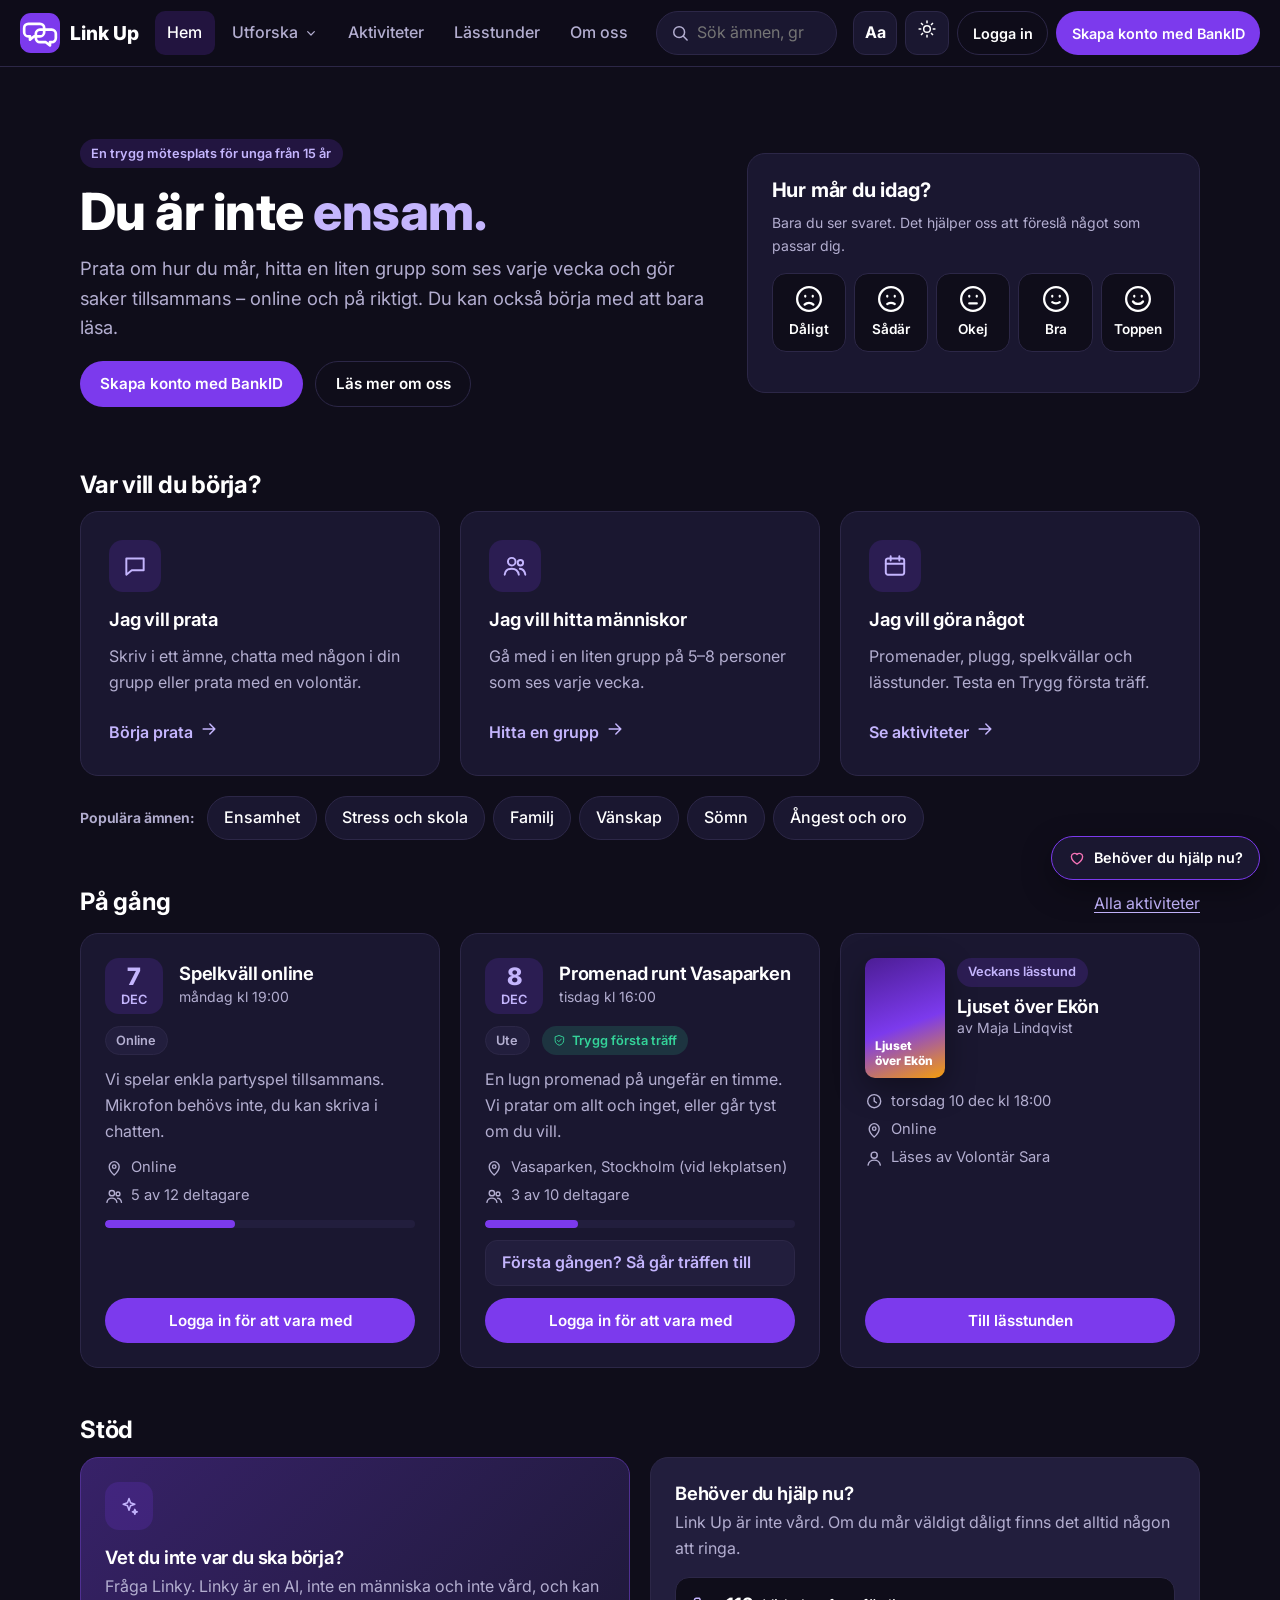
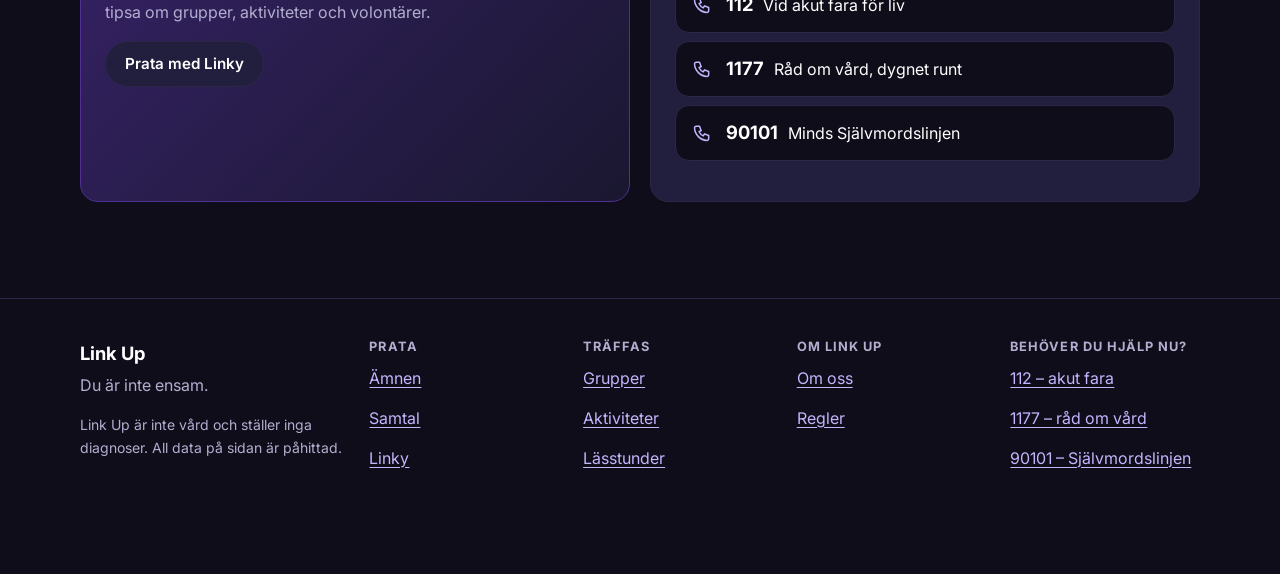
==== commit e0c4959e: "Tydligare startsida i tre delar och moderatorn heter Lejonet Co-Authored-By: Claude Opus 5.5 <norepl" ====
--- a/index.html
+++ b/index.html
@@ -58,45 +58,40 @@
           <span class="go">Se aktiviteter <span data-icon="arrow"></span></span>
         </a>
       </div>
+      <!-- Populära ämnen -->
+      <div class="row" style="margin-top:1.25rem">
+        <h3 id="topics-title" class="small muted" style="margin:0">Populära ämnen:</h3>
+        <ul class="chips" id="popular-topics" aria-labelledby="topics-title"></ul>
+      </div>
     </section>
 
-    <!-- Populära ämnen -->
-    <section class="section" aria-labelledby="topics-title">
+    <!-- På gång: aktiviteter och veckans lässtund -->
+    <section class="section" aria-labelledby="activities-title">
       <div class="section-head">
-        <h2 id="topics-title">Populära ämnen</h2>
-        <a href="amnen.html">Alla ämnen</a>
+        <h2 id="activities-title">På gång</h2>
+        <a href="aktiviteter.html">Alla aktiviteter</a>
       </div>
-      <ul class="chips" id="popular-topics"></ul>
+      <div class="grid grid-3">
+        <div id="upcoming" style="display:contents"></div>
+        <article class="card activity" id="weekly-reading"></article>
+      </div>
     </section>
 
-    <!-- Kommande aktiviteter -->
-    <section class="section" aria-labelledby="activities-title">
-      <div class="section-head">
-        <h2 id="activities-title">Kommande aktiviteter</h2>
-        <a href="aktiviteter.html">Alla aktiviteter</a>
-      </div>
-      <div class="grid grid-3" id="upcoming"></div>
-    </section>
-
-    <div class="grid grid-2 section">
-      <!-- Veckans lässtund -->
-      <section class="card" aria-labelledby="reading-title" id="weekly-reading"></section>
-
-      <!-- Hjälprutan -->
-      <section class="card card-soft" aria-labelledby="help-box-title">
-        <h2 id="help-box-title">Behöver du hjälp nu?</h2>
-        <p class="muted">Link Up är inte vård. Om du mår väldigt dåligt finns det alltid någon att ringa.</p>
-        <div id="help-box"></div>
-      </section>
-    </div>
-
-    <!-- Linky -->
-    <section class="section card card-accent ai-banner" aria-labelledby="linky-title">
-      <span data-icon="sparkle"></span>
-      <div>
-        <h2 id="linky-title" class="h3">Vet du inte var du ska börja? Fråga Linky</h2>
-        <p class="muted">Linky är en AI, inte en människa och inte vård. Linky kan tipsa om grupper, aktiviteter och volontärer.</p>
-        <a class="btn btn-secondary" href="linky.html">Prata med Linky</a>
+    <!-- Stöd: Linky och hjälpnummer -->
+    <section class="section" aria-labelledby="support-title">
+      <h2 id="support-title">Stöd</h2>
+      <div class="grid grid-2">
+        <div class="card card-accent stack">
+          <span class="icon-wrap" data-icon="sparkle" style="width:48px;height:48px;border-radius:14px;display:grid;place-items:center;background:var(--accent-soft);color:var(--accent-text)"></span>
+          <h3>Vet du inte var du ska börja?</h3>
+          <p class="muted" style="margin:0">Fråga Linky. Linky är en AI, inte en människa och inte vård, och kan tipsa om grupper, aktiviteter och volontärer.</p>
+          <a class="btn btn-secondary" href="linky.html" style="align-self:flex-start">Prata med Linky</a>
+        </div>
+        <div class="card card-soft">
+          <h3>Behöver du hjälp nu?</h3>
+          <p class="muted">Link Up är inte vård. Om du mår väldigt dåligt finns det alltid någon att ringa.</p>
+          <div id="help-box"></div>
+        </div>
       </div>
     </section>
   </main>
--- a/css/style.css
+++ b/css/style.css
@@ -287,7 +287,7 @@
 .chat-head { padding: 1rem 1.25rem; border-bottom: 1px solid var(--border); }
 .chat-head h3 { margin: 0; }
 .messages { list-style: none; margin: 0; padding: 1rem 1.25rem; overflow-y: auto; flex: 1; display: flex; flex-direction: column; gap: .75rem; }
-.msg { display: flex; gap: .5rem; align-items: flex-end; max-width: 85%; }
+.msg { display: flex; gap: .5rem; align-items: flex-end; max-width: 92%; }
 .msg-mine { align-self: flex-end; flex-direction: row-reverse; }
 .msg-bubble { background: var(--card-2); border: 1px solid var(--border); padding: .55rem .85rem; border-radius: 16px 16px 16px 4px; }
 .msg-mine .msg-bubble { background: var(--accent); border-color: var(--accent); color: #fff; border-radius: 16px 16px 4px 16px; }
